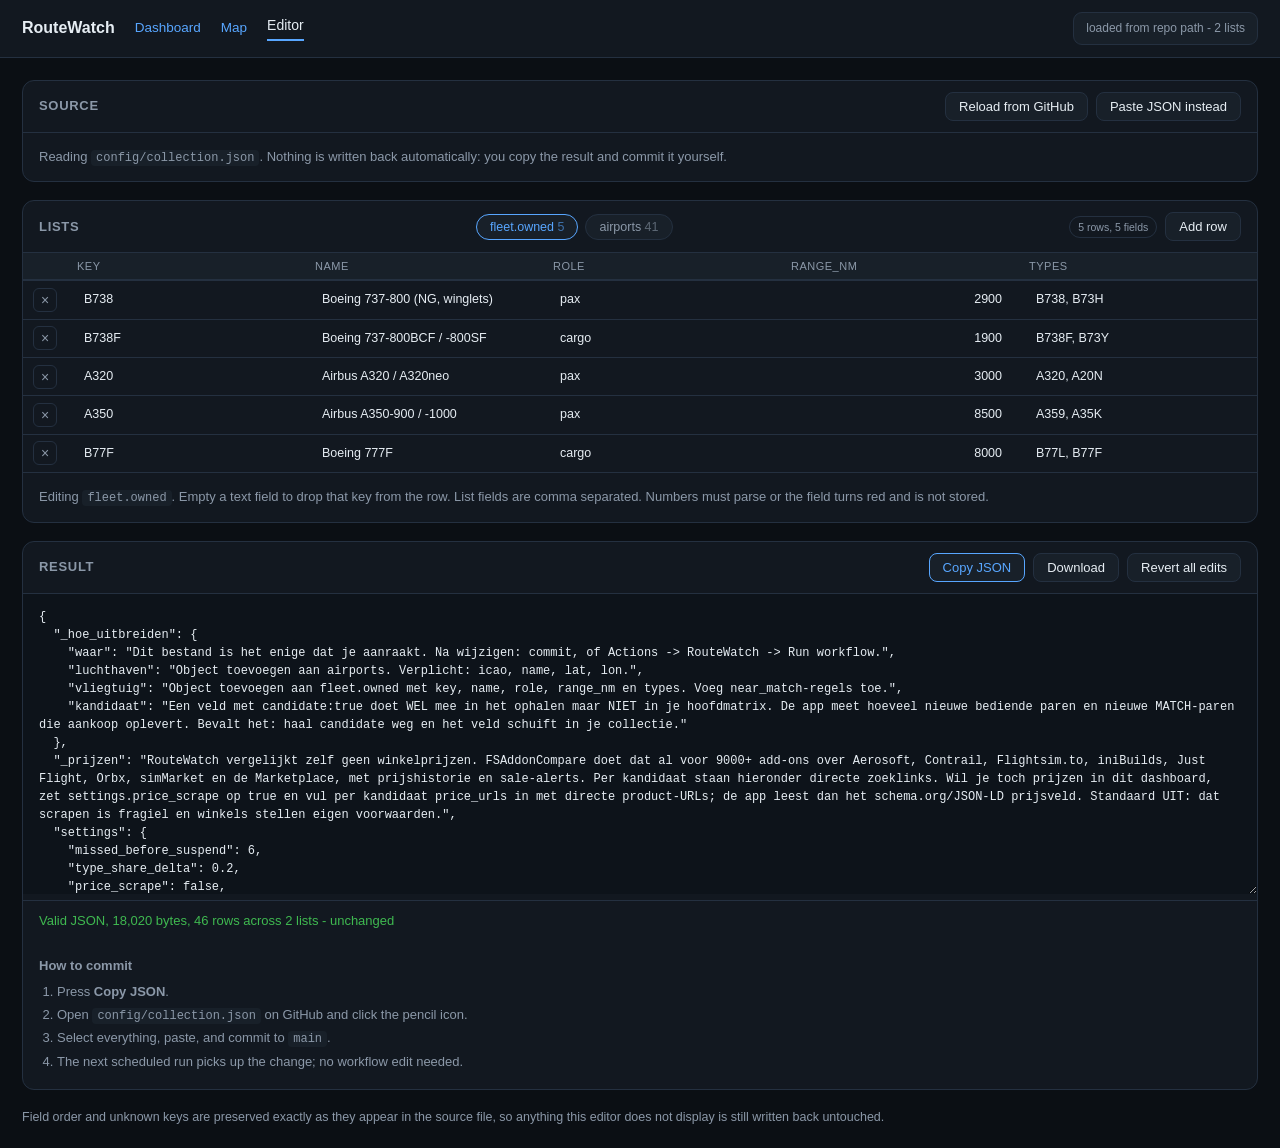
==== docs/editor.html @ c2e02925 "Editor: schema-agnostic config editor for collection.json with add/remove rows and validated JSON ou" ====
<!DOCTYPE html>
<html lang="en">
<head>
<meta charset="utf-8">
<meta name="viewport" content="width=device-width, initial-scale=1">
<title>RouteWatch - Editor</title>
<style>
  :root{--bg:#0b0f14;--p:#121820;--p2:#182029;--l:#243040;--t:#e6edf3;--d:#8b98a8;
    --u:#58a6ff;--ok:#3fb950;--warn:#d29922;--bad:#f85149;--r:12px}
  *{box-sizing:border-box}
  html,body{margin:0;padding:0}
  body{background:var(--bg);color:var(--t);
    font:14px/1.55 -apple-system,BlinkMacSystemFont,"Segoe UI",Roboto,Helvetica,Arial,sans-serif;
    -webkit-font-smoothing:antialiased}
  header{display:flex;gap:20px;align-items:center;padding:12px 22px;background:var(--p);
    border-bottom:1px solid var(--l);flex-wrap:wrap;position:sticky;top:0;z-index:10}
  header>b{font-size:16px}
  header a{color:var(--u);text-decoration:none;font-size:13.5px}
  header a:hover{text-decoration:underline}
  header .here{color:var(--t);border-bottom:2px solid var(--u);padding-bottom:2px}
  #state{margin-left:auto;background:var(--p2);border:1px solid var(--l);border-radius:9px;
    padding:6px 12px;font-size:12px;color:var(--d)}
  main{padding:22px;max-width:1500px}
  h2{font-size:13px;color:var(--d);margin:0;text-transform:uppercase;letter-spacing:.7px;font-weight:600}
  .panel{background:var(--p);border:1px solid var(--l);border-radius:var(--r);overflow:hidden;margin-bottom:18px}
  .head{display:flex;gap:12px;align-items:center;justify-content:space-between;
    padding:11px 16px;border-bottom:1px solid var(--l);flex-wrap:wrap}
  .tabs{display:flex;gap:7px;flex-wrap:wrap}
  button{font-family:inherit;cursor:pointer}
  button.tab{background:var(--p2);color:var(--d);border:1px solid var(--l);border-radius:999px;
    padding:5px 13px;font-size:12.5px}
  button.tab[aria-selected="true"]{color:var(--u);border-color:var(--u)}
  button.tab:hover{color:var(--t)}
  button.act{background:var(--p2);color:var(--t);border:1px solid var(--l);border-radius:8px;
    padding:6px 13px;font-size:13px}
  button.act:hover{border-color:#31415a}
  button.act.pri{border-color:var(--u);color:var(--u)}
  button.del{background:none;border:1px solid var(--l);color:var(--d);border-radius:6px;
    width:24px;height:24px;line-height:1;font-size:14px}
  button.del:hover{border-color:var(--bad);color:var(--bad)}
  .wrap{overflow:auto;max-height:60vh}
  table{width:100%;border-collapse:separate;border-spacing:0;font-size:13px}
  th,td{text-align:left;padding:5px 10px;border-bottom:1px solid var(--l);white-space:nowrap}
  th{color:var(--d);font-weight:500;font-size:11px;text-transform:uppercase;letter-spacing:.5px;
    background:var(--p2);position:sticky;top:0;z-index:2;box-shadow:inset 0 -1px 0 var(--l)}
  tbody tr:hover td{background:#151c25}
  td input[type=text]{background:transparent;border:1px solid transparent;color:var(--t);
    padding:3px 6px;border-radius:6px;font:inherit;font-size:12.5px;width:100%;min-width:80px}
  td input[type=text]:hover{border-color:var(--l)}
  td input[type=text]:focus{outline:none;border-color:var(--u);background:var(--p2)}
  td.icao input{font-family:ui-monospace,SFMono-Regular,Menlo,monospace;color:var(--u)}
  td.num input{text-align:right}
  .bad input{border-color:var(--bad)!important}
  textarea{width:100%;min-height:300px;background:#0d131a;color:var(--t);border:none;
    padding:14px 16px;font-family:ui-monospace,SFMono-Regular,Menlo,monospace;font-size:12px;
    line-height:1.5;resize:vertical}
  textarea:focus{outline:none}
  .msg{padding:10px 16px;font-size:13px;border-top:1px solid var(--l)}
  .msg.ok{color:var(--ok)}
  .msg.bad{color:var(--bad)}
  .note{padding:14px 16px;color:var(--d);font-size:13px}
  .pill{font-size:10.5px;padding:2px 8px;border-radius:999px;border:1px solid var(--l);color:var(--d)}
  .mono{font-family:ui-monospace,SFMono-Regular,Menlo,monospace;font-size:12px}
  code{background:var(--p2);padding:1px 5px;border-radius:4px;font-size:12px}
  ol{margin:6px 0 0 18px;padding:0}
  ol li{margin:3px 0}
  footer{color:var(--d);font-size:12.5px;margin-top:8px}
</style>
</head>
<body>

<header><b>RouteWatch</b>
  <a href="index.html">Dashboard</a>
  <a href="map.html">Map</a>
  <span class="here">Editor</span>
  <span id="state">loading config...</span>
</header>

<main>

<div class="panel">
  <div class="head">
    <h2>Source</h2>
    <div style="display:flex;gap:8px;flex-wrap:wrap">
      <button class="act" id="reload">Reload from GitHub</button>
      <button class="act" id="pasteMode">Paste JSON instead</button>
    </div>
  </div>
  <div class="note" id="srcNote">
    Reading <code>config/collection.json</code>. Nothing is written back automatically:
    you copy the result and commit it yourself.
  </div>
  <div id="pasteBox" hidden>
    <textarea id="pasteIn" placeholder="Paste the full contents of config/collection.json here, then press Load"></textarea>
    <div class="msg"><button class="act pri" id="pasteLoad">Load pasted JSON</button></div>
  </div>
</div>

<div class="panel" id="editPanel" hidden>
  <div class="head">
    <h2>Lists</h2>
    <div class="tabs" id="tabs"></div>
    <div style="display:flex;gap:8px;align-items:center;flex-wrap:wrap">
      <span class="pill" id="rowCount"></span>
      <button class="act" id="addRow">Add row</button>
    </div>
  </div>
  <div class="wrap">
    <table><thead id="thead"></thead><tbody id="tbody"></tbody></table>
  </div>
  <div class="note" id="tabNote"></div>
</div>

<div class="panel" id="outPanel" hidden>
  <div class="head">
    <h2>Result</h2>
    <div style="display:flex;gap:8px;flex-wrap:wrap">
      <button class="act pri" id="copy">Copy JSON</button>
      <button class="act" id="download">Download</button>
      <button class="act" id="revert">Revert all edits</button>
    </div>
  </div>
  <textarea id="out" spellcheck="false" readonly></textarea>
  <div class="msg" id="outMsg"></div>
  <div class="note">
    <b>How to commit</b>
    <ol>
      <li>Press <b>Copy JSON</b>.</li>
      <li>Open <code>config/collection.json</code> on GitHub and click the pencil icon.</li>
      <li>Select everything, paste, and commit to <code>main</code>.</li>
      <li>The next scheduled run picks up the change; no workflow edit needed.</li>
    </ol>
  </div>
</div>

<footer>
  Field order and unknown keys are preserved exactly as they appear in the source file,
  so anything this editor does not display is still written back untouched.
</footer>

</main>

<script>
const RAW="https://raw.githubusercontent.com/2-ctrl22/routewatch/main/config/collection.json";
const $=id=>document.getElementById(id);
let ORIG=null, DATA=null, SECTIONS=[], cur=0;

const isObj=v=>v&&typeof v==="object"&&!Array.isArray(v);
const isRowArray=v=>Array.isArray(v)&&v.length>0&&v.every(isObj);

/* Walk the parsed config and collect every array-of-objects, at any depth.
   That way the editor adapts to whatever keys collection.json actually uses. */
function findSections(node,path,out){
  if(isRowArray(node)){out.push({path:path.slice(),label:path.join(".")||"root",ref:node});return;}
  if(Array.isArray(node))return;
  if(isObj(node)) for(const k of Object.keys(node)) findSections(node[k],path.concat(k),out);
}
const keysOf=rows=>{const s=[];for(const r of rows)for(const k of Object.keys(r))if(!s.includes(k))s.push(k);return s;};

function kindOf(rows,key){
  let n=0,b=0,a=0,seen=0;
  for(const r of rows){
    const v=r[key]; if(v===undefined||v===null) continue;
    seen++;
    if(typeof v==="number")n++;
    else if(typeof v==="boolean")b++;
    else if(Array.isArray(v))a++;
  }
  if(!seen)return"text";
  if(b===seen)return"bool";
  if(n===seen)return"num";
  if(a===seen)return"list";
  return"text";
}

function render(){
  const sec=SECTIONS[cur];
  const rows=sec.ref, keys=keysOf(rows);
  $("tabs").innerHTML=SECTIONS.map((s,i)=>
    '<button class="tab" role="tab" aria-selected="'+(i===cur)+'" data-i="'+i+'">'+
    s.label+' <span style="opacity:.6">'+s.ref.length+'</span></button>').join("");
  $("tabs").querySelectorAll("button").forEach(b=>b.onclick=()=>{cur=+b.dataset.i;render();});

  $("thead").innerHTML='<tr><th style="width:34px"></th>'+
    keys.map(k=>'<th>'+k+'</th>').join("")+'</tr>';

  $("tbody").innerHTML=rows.map((row,ri)=>'<tr>'+
    '<td><button class="del" data-r="'+ri+'" title="Remove this row">&times;</button></td>'+
    keys.map(k=>{
      const kind=kindOf(rows,k), v=row[k];
      const cls=kind==="num"?"num":(k.toLowerCase()==="icao"?"icao":"");
      if(kind==="bool")
        return '<td><input type="checkbox" data-r="'+ri+'" data-k="'+k+'" data-t="bool"'+
               (v?" checked":"")+'></td>';
      const show = Array.isArray(v) ? v.join(", ") : (v===undefined||v===null?"":String(v));
      return '<td class="'+cls+'"><input type="text" data-r="'+ri+'" data-k="'+k+'" data-t="'+kind+'" '+
             'value="'+show.replace(/"/g,"&quot;")+'"></td>';
    }).join("")+'</tr>').join("");

  $("tbody").querySelectorAll("button.del").forEach(b=>b.onclick=()=>{
    rows.splice(+b.dataset.r,1); render(); emit();
  });
  $("tbody").querySelectorAll("input").forEach(inp=>{
    const ev = inp.type==="checkbox" ? "change" : "input";
    inp.addEventListener(ev,()=>{
      const row=rows[+inp.dataset.r], k=inp.dataset.k, t=inp.dataset.t;
      inp.parentElement.classList.remove("bad");
      if(t==="bool"){row[k]=inp.checked;}
      else if(t==="num"){
        const s=inp.value.trim();
        if(s===""){delete row[k];}
        else{const n=Number(s); if(Number.isNaN(n)){inp.parentElement.classList.add("bad");return;} row[k]=n;}
      }
      else if(t==="list"){
        const parts=inp.value.split(",").map(x=>x.trim()).filter(Boolean);
        row[k]=parts;
      }
      else{
        const s=inp.value;
        if(s===""){delete row[k];} else {row[k]=s;}
      }
      emit();
    });
  });

  $("rowCount").textContent=rows.length+" rows, "+keys.length+" fields";
  $("tabNote").innerHTML="Editing <code>"+sec.label+"</code>. "+
    "Empty a text field to drop that key from the row. "+
    "List fields are comma separated. Numbers must parse or the field turns red and is not stored.";
  emit();
}

function addRow(){
  const rows=SECTIONS[cur].ref, keys=keysOf(rows), tpl={};
  for(const k of keys){
    const kind=kindOf(rows,k);
    tpl[k]= kind==="bool"?false : kind==="num"?0 : kind==="list"?[] : "";
  }
  rows.push(tpl); render();
  const tb=$("tbody"); const last=tb.rows[tb.rows.length-1];
  if(last){const f=last.querySelector("input"); if(f)f.focus();}
}

function emit(){
  let txt;
  try{ txt=JSON.stringify(DATA,null,2)+"\n"; }
  catch(e){ $("outMsg").className="msg bad"; $("outMsg").textContent="Cannot serialize: "+e.message; return; }
  $("out").value=txt;
  try{ JSON.parse(txt); }
  catch(e){ $("outMsg").className="msg bad"; $("outMsg").textContent="Invalid JSON: "+e.message; return; }
  const total=SECTIONS.reduce((n,s)=>n+s.ref.length,0);
  const changed=txt!==JSON.stringify(ORIG,null,2)+"\n";
  $("outMsg").className="msg ok";
  $("outMsg").textContent="Valid JSON, "+txt.length.toLocaleString("en")+" bytes, "+total+
    " rows across "+SECTIONS.length+" lists"+(changed?" - edited, ready to commit":" - unchanged");
}

function load(obj,how){
  ORIG=JSON.parse(JSON.stringify(obj));
  DATA=obj;
  SECTIONS=[]; findSections(DATA,[],SECTIONS);
  if(!SECTIONS.length){
    $("state").textContent="no editable lists found";
    $("srcNote").innerHTML="Loaded, but found no array of objects to edit. "+
      "The raw JSON is still shown below so you can edit it by hand.";
    $("outPanel").hidden=false; emit(); return;
  }
  cur=0;
  $("editPanel").hidden=false; $("outPanel").hidden=false;
  $("state").textContent=how+" - "+SECTIONS.length+" lists";
  render();
}

function fetchConfig(){
  $("state").textContent="loading config...";
  fetch("../config/collection.json?"+Date.now())
    .then(r=>r.ok?r.json():Promise.reject())
    .then(d=>load(d,"loaded from repo path"))
    .catch(()=>fetch(RAW+"?"+Date.now())
      .then(r=>r.ok?r.json():Promise.reject())
      .then(d=>load(d,"loaded from raw.githubusercontent"))
      .catch(()=>{
        $("state").textContent="could not load";
        $("srcNote").innerHTML="Could not read <code>config/collection.json</code>. "+
          "On GitHub Pages only the <code>docs</code> folder is served, so the relative path fails "+
          "and the raw fallback was blocked too. Use <b>Paste JSON instead</b>.";
        $("pasteBox").hidden=false;
      }));
}

$("reload").onclick=fetchConfig;
$("pasteMode").onclick=()=>{$("pasteBox").hidden=!$("pasteBox").hidden;};
$("pasteLoad").onclick=()=>{
  try{ load(JSON.parse($("pasteIn").value),"loaded from paste"); $("pasteBox").hidden=true; }
  catch(e){ alert("That is not valid JSON: "+e.message); }
};
$("addRow").onclick=addRow;
$("copy").onclick=()=>{
  navigator.clipboard.writeText($("out").value)
    .then(()=>{const b=$("copy");b.textContent="Copied";setTimeout(()=>b.textContent="Copy JSON",1200);})
    .catch(()=>{$("out").removeAttribute("readonly");$("out").select();});
};
$("download").onclick=()=>{
  const a=document.createElement("a");
  a.href=URL.createObjectURL(new Blob([$("out").value],{type:"application/json"}));
  a.download="collection.json"; a.click(); URL.revokeObjectURL(a.href);
};
$("revert").onclick=()=>{ if(ORIG) load(JSON.parse(JSON.stringify(ORIG)),"reverted"); };

fetchConfig();
</script>
</body>
</html>
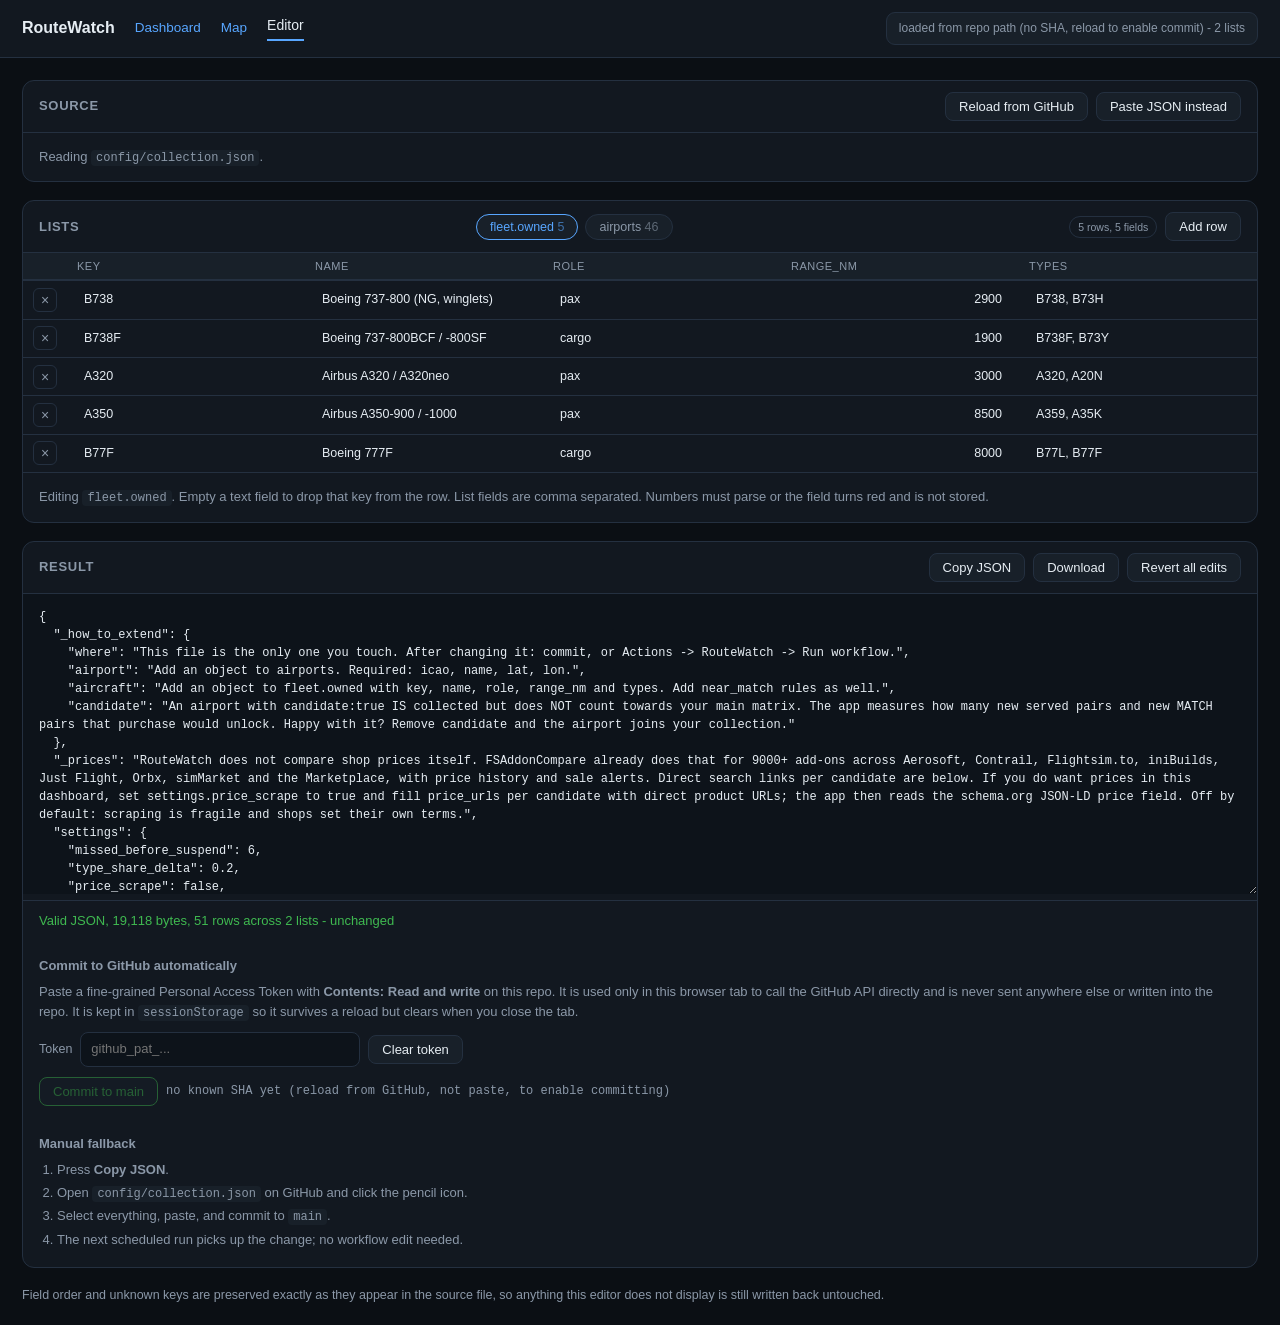
==== commit 958626c3: "editor.html: add automatic commit to GitHub via Contents API Adds a Personal Access Token field and " ====
--- a/docs/editor.html
+++ b/docs/editor.html
@@ -35,6 +35,8 @@
     padding:6px 13px;font-size:13px}
   button.act:hover{border-color:#31415a}
   button.act.pri{border-color:var(--u);color:var(--u)}
+  button.act.ok2{border-color:var(--ok);color:var(--ok)}
+  button.act:disabled{opacity:.45;cursor:not-allowed}
   button.del{background:none;border:1px solid var(--l);color:var(--d);border-radius:6px;
     width:24px;height:24px;line-height:1;font-size:14px}
   button.del:hover{border-color:var(--bad);color:var(--bad)}
@@ -58,6 +60,7 @@
   .msg{padding:10px 16px;font-size:13px;border-top:1px solid var(--l)}
   .msg.ok{color:var(--ok)}
   .msg.bad{color:var(--bad)}
+  .msg.warn{color:var(--warn)}
   .note{padding:14px 16px;color:var(--d);font-size:13px}
   .pill{font-size:10.5px;padding:2px 8px;border-radius:999px;border:1px solid var(--l);color:var(--d)}
   .mono{font-family:ui-monospace,SFMono-Regular,Menlo,monospace;font-size:12px}
@@ -65,6 +68,11 @@
   ol{margin:6px 0 0 18px;padding:0}
   ol li{margin:3px 0}
   footer{color:var(--d);font-size:12.5px;margin-top:8px}
+  input[type=password]{background:#0d131a;border:1px solid var(--l);color:var(--t);
+    border-radius:8px;padding:6px 10px;font:inherit;font-size:13px;min-width:280px}
+  input[type=password]:focus{outline:none;border-color:var(--u)}
+  label.tokLbl{font-size:12.5px;color:var(--d);display:flex;align-items:center;gap:8px;flex-wrap:wrap}
+  .row{display:flex;gap:8px;align-items:center;flex-wrap:wrap}
 </style>
 </head>
 <body>
@@ -87,8 +95,7 @@
     </div>
   </div>
   <div class="note" id="srcNote">
-    Reading <code>config/collection.json</code>. Nothing is written back automatically:
-    you copy the result and commit it yourself.
+    Reading <code>config/collection.json</code>.
   </div>
   <div id="pasteBox" hidden>
     <textarea id="pasteIn" placeholder="Paste the full contents of config/collection.json here, then press Load"></textarea>
@@ -115,15 +122,37 @@
   <div class="head">
     <h2>Result</h2>
     <div style="display:flex;gap:8px;flex-wrap:wrap">
-      <button class="act pri" id="copy">Copy JSON</button>
+      <button class="act" id="copy">Copy JSON</button>
       <button class="act" id="download">Download</button>
       <button class="act" id="revert">Revert all edits</button>
     </div>
   </div>
   <textarea id="out" spellcheck="false" readonly></textarea>
   <div class="msg" id="outMsg"></div>
+
   <div class="note">
-    <b>How to commit</b>
+    <b>Commit to GitHub automatically</b>
+    <p style="margin:6px 0 10px">
+      Paste a fine-grained Personal Access Token with <b>Contents: Read and write</b> on this repo.
+      It is used only in this browser tab to call the GitHub API directly and is never sent anywhere else
+      or written into the repo. It is kept in <code>sessionStorage</code> so it survives a reload but clears
+      when you close the tab.
+    </p>
+    <div class="row">
+      <label class="tokLbl">
+        Token
+        <input type="password" id="token" placeholder="github_pat_..." autocomplete="off">
+      </label>
+      <button class="act" id="tokClear">Clear token</button>
+    </div>
+    <div class="row" style="margin-top:10px">
+      <button class="act ok2 pri" id="commitBtn" disabled>Commit to main</button>
+      <span id="commitMsg" class="mono" style="color:var(--d)"></span>
+    </div>
+  </div>
+
+  <div class="note">
+    <b>Manual fallback</b>
     <ol>
       <li>Press <b>Copy JSON</b>.</li>
       <li>Open <code>config/collection.json</code> on GitHub and click the pencil icon.</li>
@@ -141,9 +170,11 @@
 </main>
 
 <script>
-const RAW="https://raw.githubusercontent.com/2-ctrl22/routewatch/main/config/collection.json";
+const OWNER="2-ctrl22", REPO="routewatch", BRANCH="main", CFG_PATH="config/collection.json";
+const API_URL=`https://api.github.com/repos/${OWNER}/${REPO}/contents/${CFG_PATH}`;
+const RAW=`https://raw.githubusercontent.com/${OWNER}/${REPO}/${BRANCH}/${CFG_PATH}`;
 const $=id=>document.getElementById(id);
-let ORIG=null, DATA=null, SECTIONS=[], cur=0;
+let ORIG=null, DATA=null, SECTIONS=[], cur=0, CURRENT_SHA=null;
 
 const isObj=v=>v&&typeof v==="object"&&!Array.isArray(v);
 const isRowArray=v=>Array.isArray(v)&&v.length>0&&v.every(isObj);
@@ -241,18 +272,29 @@
   if(last){const f=last.querySelector("input"); if(f)f.focus();}
 }
 
+function updateCommitState(){
+  const tok=$("token").value.trim();
+  const valid = $("outMsg").className==="msg ok";
+  $("commitBtn").disabled = !(tok && valid && CURRENT_SHA);
+  if(!CURRENT_SHA) $("commitMsg").textContent="no known SHA yet (reload from GitHub, not paste, to enable committing)";
+  else if(!tok) $("commitMsg").textContent="paste a token to enable committing";
+  else if(!valid) $("commitMsg").textContent="fix invalid JSON first";
+  else $("commitMsg").textContent="";
+}
+
 function emit(){
   let txt;
   try{ txt=JSON.stringify(DATA,null,2)+"\n"; }
-  catch(e){ $("outMsg").className="msg bad"; $("outMsg").textContent="Cannot serialize: "+e.message; return; }
+  catch(e){ $("outMsg").className="msg bad"; $("outMsg").textContent="Cannot serialize: "+e.message; updateCommitState(); return; }
   $("out").value=txt;
   try{ JSON.parse(txt); }
-  catch(e){ $("outMsg").className="msg bad"; $("outMsg").textContent="Invalid JSON: "+e.message; return; }
+  catch(e){ $("outMsg").className="msg bad"; $("outMsg").textContent="Invalid JSON: "+e.message; updateCommitState(); return; }
   const total=SECTIONS.reduce((n,s)=>n+s.ref.length,0);
   const changed=txt!==JSON.stringify(ORIG,null,2)+"\n";
   $("outMsg").className="msg ok";
   $("outMsg").textContent="Valid JSON, "+txt.length.toLocaleString("en")+" bytes, "+total+
     " rows across "+SECTIONS.length+" lists"+(changed?" - edited, ready to commit":" - unchanged");
+  updateCommitState();
 }
 
 function load(obj,how){
@@ -273,25 +315,76 @@
 
 function fetchConfig(){
   $("state").textContent="loading config...";
-  fetch("../config/collection.json?"+Date.now())
+  CURRENT_SHA=null;
+  // Use the GitHub Contents API first: it is the only source that also gives us
+  // the blob SHA needed to commit back. Falls back to the relative path (Pages)
+  // and then raw.githubusercontent, in which case committing stays disabled
+  // until a reload via the API succeeds.
+  fetch(API_URL+"?ref="+BRANCH+"&_="+Date.now(),{headers:{Accept:"application/vnd.github+json"}})
     .then(r=>r.ok?r.json():Promise.reject())
-    .then(d=>load(d,"loaded from repo path"))
-    .catch(()=>fetch(RAW+"?"+Date.now())
+    .then(j=>{
+      CURRENT_SHA=j.sha;
+      const decoded=decodeURIComponent(escape(atob(j.content.replace(/\n/g,""))));
+      load(JSON.parse(decoded),"loaded from GitHub API");
+    })
+    .catch(()=>fetch("../config/collection.json?"+Date.now())
       .then(r=>r.ok?r.json():Promise.reject())
-      .then(d=>load(d,"loaded from raw.githubusercontent"))
-      .catch(()=>{
-        $("state").textContent="could not load";
-        $("srcNote").innerHTML="Could not read <code>config/collection.json</code>. "+
-          "On GitHub Pages only the <code>docs</code> folder is served, so the relative path fails "+
-          "and the raw fallback was blocked too. Use <b>Paste JSON instead</b>.";
-        $("pasteBox").hidden=false;
-      }));
+      .then(d=>load(d,"loaded from repo path (no SHA, reload to enable commit)"))
+      .catch(()=>fetch(RAW+"?"+Date.now())
+        .then(r=>r.ok?r.json():Promise.reject())
+        .then(d=>load(d,"loaded from raw.githubusercontent (no SHA, reload to enable commit)"))
+        .catch(()=>{
+          $("state").textContent="could not load";
+          $("srcNote").innerHTML="Could not read <code>config/collection.json</code> from any source. "+
+            "Use <b>Paste JSON instead</b>.";
+          $("pasteBox").hidden=false;
+        })));
+}
+
+async function commitToGitHub(){
+  const token=$("token").value.trim();
+  if(!token||!CURRENT_SHA) return;
+  $("commitBtn").disabled=true;
+  $("commitMsg").textContent="committing...";
+  try{
+    const content=$("out").value;
+    const b64=btoa(unescape(encodeURIComponent(content)));
+    const res=await fetch(API_URL,{
+      method:"PUT",
+      headers:{
+        "Accept":"application/vnd.github+json",
+        "Authorization":"Bearer "+token,
+        "Content-Type":"application/json"
+      },
+      body:JSON.stringify({
+        message:"editor.html: update config/collection.json",
+        content:b64,
+        sha:CURRENT_SHA,
+        branch:BRANCH
+      })
+    });
+    const j=await res.json();
+    if(!res.ok){
+      $("commitMsg").innerHTML='<span style="color:var(--bad)">Commit failed ('+res.status+'): '+
+        (j.message||"unknown error")+'</span>';
+      updateCommitState();
+      return;
+    }
+    CURRENT_SHA=j.content.sha;
+    ORIG=JSON.parse(JSON.stringify(DATA));
+    $("commitMsg").innerHTML='<span style="color:var(--ok)">Committed to '+BRANCH+
+      ' - the next scheduled run picks this up automatically.</span>';
+    emit();
+  }catch(e){
+    $("commitMsg").innerHTML='<span style="color:var(--bad)">Commit failed: '+e.message+'</span>';
+    updateCommitState();
+  }
 }
 
 $("reload").onclick=fetchConfig;
 $("pasteMode").onclick=()=>{$("pasteBox").hidden=!$("pasteBox").hidden;};
 $("pasteLoad").onclick=()=>{
-  try{ load(JSON.parse($("pasteIn").value),"loaded from paste"); $("pasteBox").hidden=true; }
+  try{ load(JSON.parse($("pasteIn").value),"loaded from paste (no SHA, reload to enable commit)"); $("pasteBox").hidden=true; }
   catch(e){ alert("That is not valid JSON: "+e.message); }
 };
 $("addRow").onclick=addRow;
@@ -307,6 +400,18 @@
 };
 $("revert").onclick=()=>{ if(ORIG) load(JSON.parse(JSON.stringify(ORIG)),"reverted"); };
 
+$("token").addEventListener("input",()=>{
+  sessionStorage.setItem("rw_editor_token",$("token").value.trim());
+  updateCommitState();
+});
+$("tokClear").onclick=()=>{
+  $("token").value=""; sessionStorage.removeItem("rw_editor_token"); updateCommitState();
+};
+$("commitBtn").onclick=commitToGitHub;
+
+const savedTok=sessionStorage.getItem("rw_editor_token");
+if(savedTok) $("token").value=savedTok;
+
 fetchConfig();
 </script>
 </body>
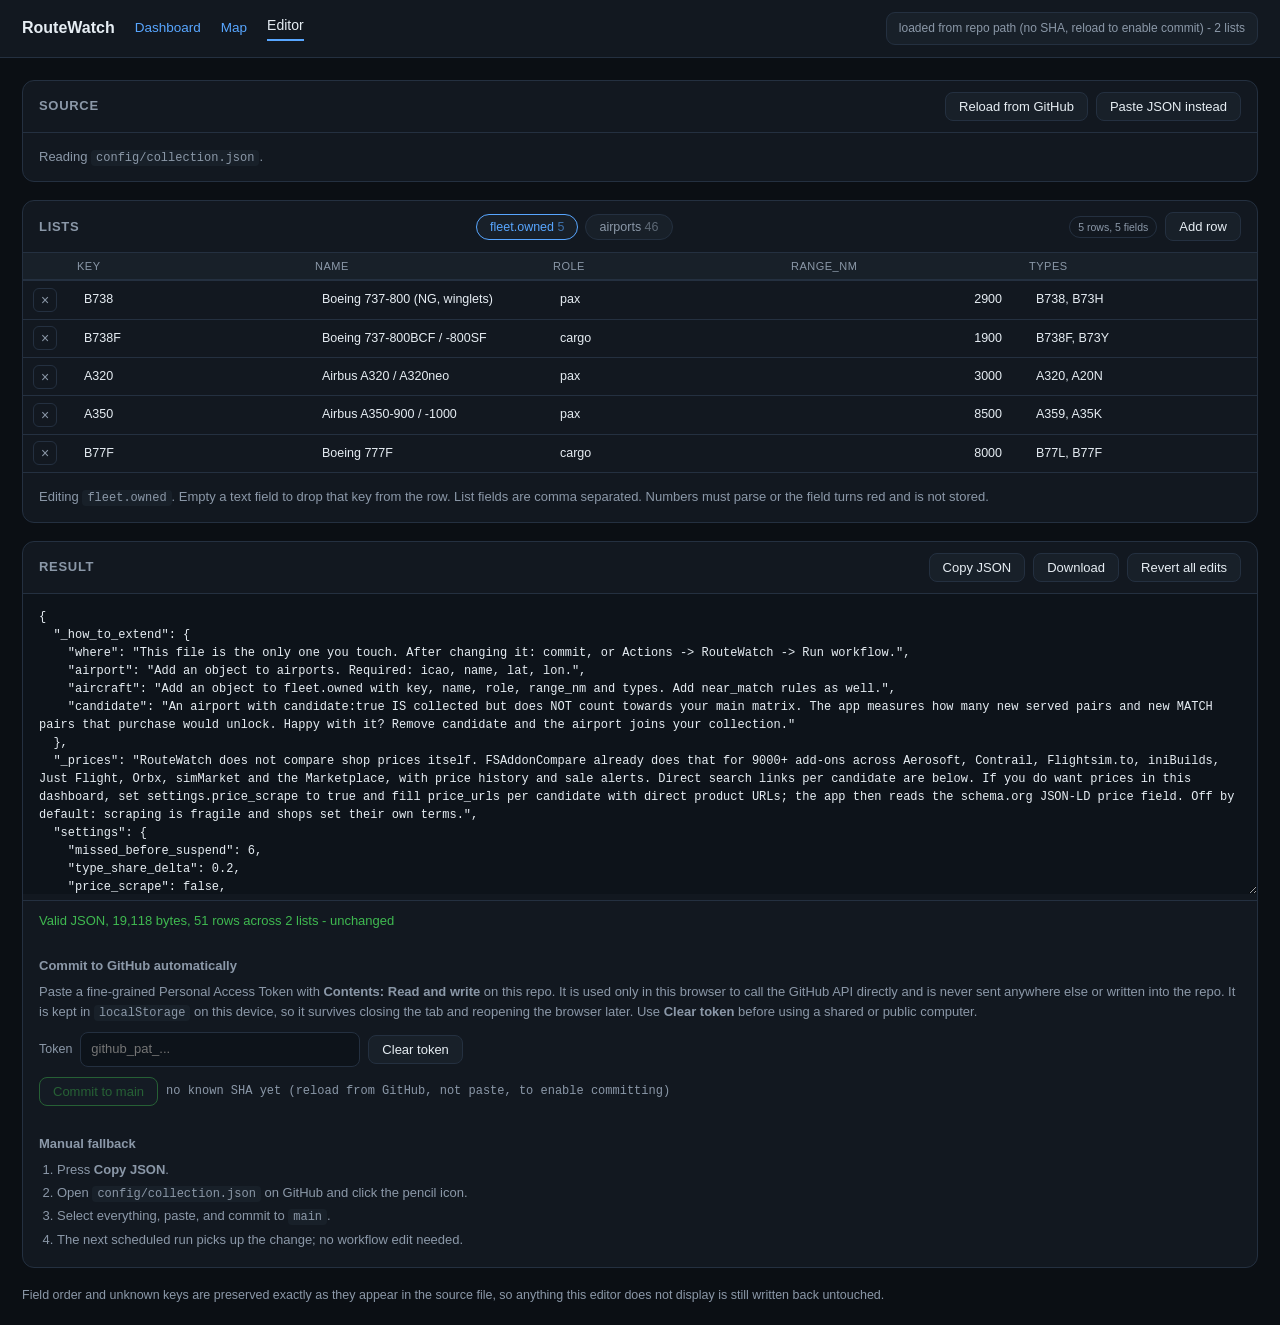
==== commit 4658add9: "editor.html: persist token in localStorage instead of sessionStorage Switches the commit token stora" ====
--- a/docs/editor.html
+++ b/docs/editor.html
@@ -134,9 +134,10 @@
     <b>Commit to GitHub automatically</b>
     <p style="margin:6px 0 10px">
       Paste a fine-grained Personal Access Token with <b>Contents: Read and write</b> on this repo.
-      It is used only in this browser tab to call the GitHub API directly and is never sent anywhere else
-      or written into the repo. It is kept in <code>sessionStorage</code> so it survives a reload but clears
-      when you close the tab.
+      It is used only in this browser to call the GitHub API directly and is never sent anywhere else
+      or written into the repo. It is kept in <code>localStorage</code> on this device, so it survives
+      closing the tab and reopening the browser later. Use <b>Clear token</b> before using a shared
+      or public computer.
     </p>
     <div class="row">
       <label class="tokLbl">
@@ -401,15 +402,15 @@
 $("revert").onclick=()=>{ if(ORIG) load(JSON.parse(JSON.stringify(ORIG)),"reverted"); };
 
 $("token").addEventListener("input",()=>{
-  sessionStorage.setItem("rw_editor_token",$("token").value.trim());
+  localStorage.setItem("rw_editor_token",$("token").value.trim());
   updateCommitState();
 });
 $("tokClear").onclick=()=>{
-  $("token").value=""; sessionStorage.removeItem("rw_editor_token"); updateCommitState();
+  $("token").value=""; localStorage.removeItem("rw_editor_token"); updateCommitState();
 };
 $("commitBtn").onclick=commitToGitHub;
 
-const savedTok=sessionStorage.getItem("rw_editor_token");
+const savedTok=localStorage.getItem("rw_editor_token");
 if(savedTok) $("token").value=savedTok;
 
 fetchConfig();
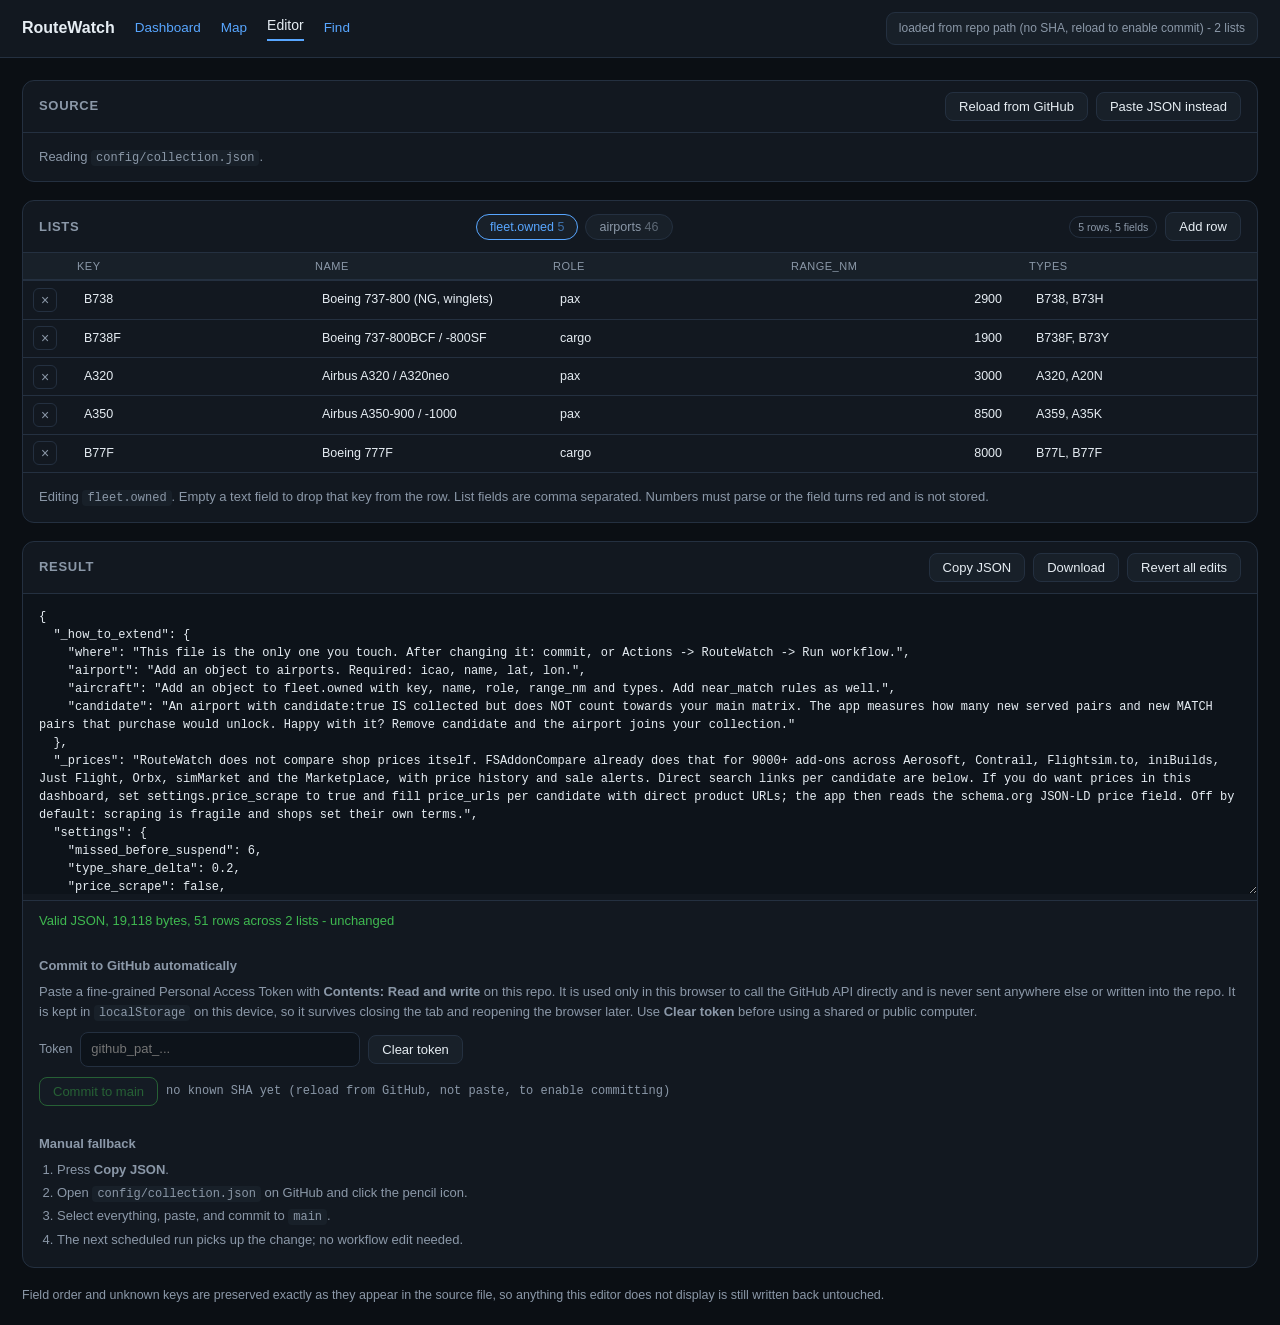
==== commit 379b119c: "Update editor.html" ====
--- a/docs/editor.html
+++ b/docs/editor.html
@@ -80,7 +80,7 @@
 <header><b>RouteWatch</b>
   <a href="index.html">Dashboard</a>
   <a href="map.html">Map</a>
-  <span class="here">Editor</span>
+  <span class="here">Editor</span><a href="find.html">Find</a>
   <span id="state">loading config...</span>
 </header>
 
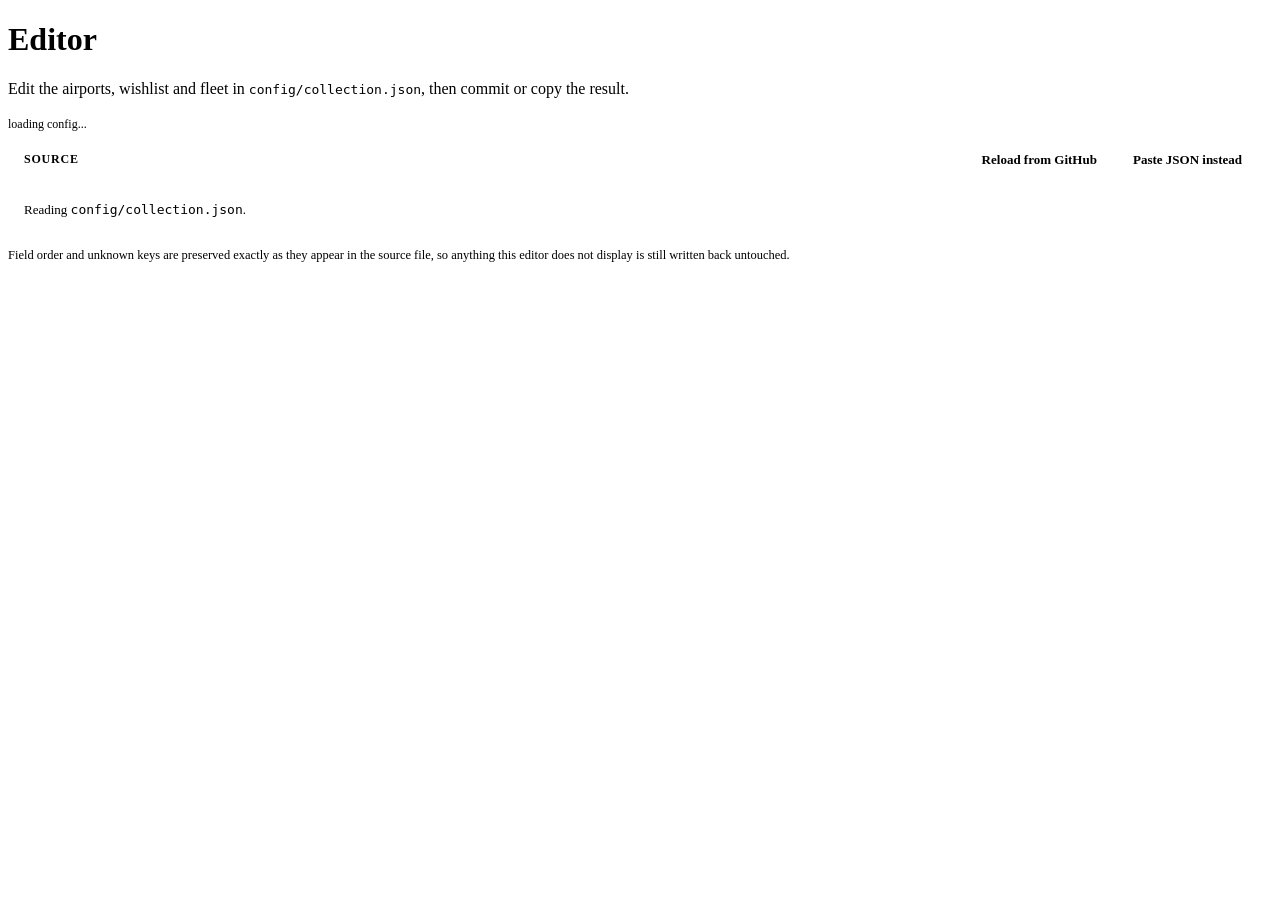
==== commit db17ed0c: "Add files via upload" ====
--- a/docs/editor.html
+++ b/docs/editor.html
@@ -2,89 +2,87 @@
 <html lang="en">
 <head>
 <meta charset="utf-8">
-<meta name="viewport" content="width=device-width, initial-scale=1">
-<title>RouteWatch - Editor</title>
+<meta name="viewport" content="width=device-width,initial-scale=1,viewport-fit=cover">
+<title>RouteWatch &middot; Editor</title>
+<meta name="theme-color" content="#0a0f16">
+<meta name="apple-mobile-web-app-capable" content="yes">
+<meta name="mobile-web-app-capable" content="yes">
+<meta name="apple-mobile-web-app-status-bar-style" content="black-translucent">
+<meta name="apple-mobile-web-app-title" content="RouteWatch">
+<link rel="manifest" href="manifest.webmanifest">
+<link rel="icon" href="assets/icon.svg" type="image/svg+xml">
+<link rel="apple-touch-icon" href="assets/apple-touch-icon.png">
+<link rel="stylesheet" href="assets/rw.css?v=3">
 <style>
-  :root{--bg:#0b0f14;--p:#121820;--p2:#182029;--l:#243040;--t:#e6edf3;--d:#8b98a8;
-    --u:#58a6ff;--ok:#3fb950;--warn:#d29922;--bad:#f85149;--r:12px}
-  *{box-sizing:border-box}
-  html,body{margin:0;padding:0}
-  body{background:var(--bg);color:var(--t);
-    font:14px/1.55 -apple-system,BlinkMacSystemFont,"Segoe UI",Roboto,Helvetica,Arial,sans-serif;
-    -webkit-font-smoothing:antialiased}
-  header{display:flex;gap:20px;align-items:center;padding:12px 22px;background:var(--p);
-    border-bottom:1px solid var(--l);flex-wrap:wrap;position:sticky;top:0;z-index:10}
-  header>b{font-size:16px}
-  header a{color:var(--u);text-decoration:none;font-size:13.5px}
-  header a:hover{text-decoration:underline}
-  header .here{color:var(--t);border-bottom:2px solid var(--u);padding-bottom:2px}
-  #state{margin-left:auto;background:var(--p2);border:1px solid var(--l);border-radius:9px;
-    padding:6px 12px;font-size:12px;color:var(--d)}
-  main{padding:22px;max-width:1500px}
-  h2{font-size:13px;color:var(--d);margin:0;text-transform:uppercase;letter-spacing:.7px;font-weight:600}
-  .panel{background:var(--p);border:1px solid var(--l);border-radius:var(--r);overflow:hidden;margin-bottom:18px}
-  .head{display:flex;gap:12px;align-items:center;justify-content:space-between;
-    padding:11px 16px;border-bottom:1px solid var(--l);flex-wrap:wrap}
+  .panel{margin-bottom:16px}
+  .head{display:flex;gap:12px;align-items:center;justify-content:space-between;padding:12px 16px;
+    border-bottom:1px solid var(--line-soft);flex-wrap:wrap}
+  .head h2{margin:0;font-size:12px;color:var(--dim);text-transform:uppercase;letter-spacing:.8px;font-weight:650}
   .tabs{display:flex;gap:7px;flex-wrap:wrap}
   button{font-family:inherit;cursor:pointer}
-  button.tab{background:var(--p2);color:var(--d);border:1px solid var(--l);border-radius:999px;
-    padding:5px 13px;font-size:12.5px}
-  button.tab[aria-selected="true"]{color:var(--u);border-color:var(--u)}
-  button.tab:hover{color:var(--t)}
-  button.act{background:var(--p2);color:var(--t);border:1px solid var(--l);border-radius:8px;
-    padding:6px 13px;font-size:13px}
-  button.act:hover{border-color:#31415a}
-  button.act.pri{border-color:var(--u);color:var(--u)}
-  button.act.ok2{border-color:var(--ok);color:var(--ok)}
+  button.tab{background:var(--s1);color:var(--dim);border:1px solid var(--line);border-radius:999px;padding:7px 13px;font-size:12.5px}
+  button.tab[aria-selected="true"]{color:var(--text);background:var(--accent-soft);border-color:rgba(92,171,255,.55)}
+  button.tab:hover{color:var(--text)}
+  button.act{background:var(--s2);color:var(--text);border:1px solid var(--line);border-radius:10px;padding:8px 14px;
+    font-size:13px;font-weight:550}
+  button.act:hover{border-color:#33455c;background:var(--s3)}
+  button.act.pri{border-color:rgba(92,171,255,.6);color:var(--accent)}
+  button.act.ok2{border-color:rgba(63,207,107,.6);color:var(--ok)}
+  button.act.ok2.pri{background:var(--ok);border-color:var(--ok);color:#04130a;font-weight:650}
   button.act:disabled{opacity:.45;cursor:not-allowed}
-  button.del{background:none;border:1px solid var(--l);color:var(--d);border-radius:6px;
-    width:24px;height:24px;line-height:1;font-size:14px}
+  button.del{background:none;border:1px solid var(--line);color:var(--dim);border-radius:8px;width:30px;height:30px;
+    line-height:1;font-size:16px}
   button.del:hover{border-color:var(--bad);color:var(--bad)}
-  .wrap{overflow:auto;max-height:60vh}
-  table{width:100%;border-collapse:separate;border-spacing:0;font-size:13px}
-  th,td{text-align:left;padding:5px 10px;border-bottom:1px solid var(--l);white-space:nowrap}
-  th{color:var(--d);font-weight:500;font-size:11px;text-transform:uppercase;letter-spacing:.5px;
-    background:var(--p2);position:sticky;top:0;z-index:2;box-shadow:inset 0 -1px 0 var(--l)}
-  tbody tr:hover td{background:#151c25}
-  td input[type=text]{background:transparent;border:1px solid transparent;color:var(--t);
-    padding:3px 6px;border-radius:6px;font:inherit;font-size:12.5px;width:100%;min-width:80px}
-  td input[type=text]:hover{border-color:var(--l)}
-  td input[type=text]:focus{outline:none;border-color:var(--u);background:var(--p2)}
-  td.icao input{font-family:ui-monospace,SFMono-Regular,Menlo,monospace;color:var(--u)}
+  .wrap{overflow:auto;max-height:62vh;-webkit-overflow-scrolling:touch}
+  .wrap table{width:100%;border-collapse:separate;border-spacing:0;font-size:13px}
+  .wrap th,.wrap td{text-align:left;padding:5px 8px;border-bottom:1px solid var(--line-soft);white-space:nowrap}
+  .wrap th{color:var(--dim);font-weight:600;font-size:11px;text-transform:uppercase;letter-spacing:.5px;background:var(--s2);
+    position:sticky;top:0;z-index:2;box-shadow:inset 0 -1px 0 var(--line)}
+  .wrap td:first-child,.wrap th:first-child{position:sticky;left:0;background:var(--s1);z-index:1}
+  .wrap th:first-child{z-index:3;background:var(--s2)}
+  .wrap tbody tr:hover td{background:rgba(92,171,255,.035)}
+  td input[type=text]{background:transparent;border:1px solid transparent;color:var(--text);padding:5px 8px;
+    border-radius:8px;font:inherit;font-size:13px;width:100%;min-width:90px;box-shadow:none}
+  td input[type=text]:hover{border-color:var(--line)}
+  td input[type=text]:focus{outline:none;border-color:var(--accent);background:var(--bg-2);box-shadow:none}
+  td.icao input{font-family:var(--mono);color:var(--accent);min-width:70px}
   td.num input{text-align:right}
+  td input[type=checkbox]{accent-color:var(--accent);width:18px;height:18px}
   .bad input{border-color:var(--bad)!important}
-  textarea{width:100%;min-height:300px;background:#0d131a;color:var(--t);border:none;
-    padding:14px 16px;font-family:ui-monospace,SFMono-Regular,Menlo,monospace;font-size:12px;
-    line-height:1.5;resize:vertical}
-  textarea:focus{outline:none}
-  .msg{padding:10px 16px;font-size:13px;border-top:1px solid var(--l)}
-  .msg.ok{color:var(--ok)}
-  .msg.bad{color:var(--bad)}
-  .msg.warn{color:var(--warn)}
-  .note{padding:14px 16px;color:var(--d);font-size:13px}
-  .pill{font-size:10.5px;padding:2px 8px;border-radius:999px;border:1px solid var(--l);color:var(--d)}
-  .mono{font-family:ui-monospace,SFMono-Regular,Menlo,monospace;font-size:12px}
-  code{background:var(--p2);padding:1px 5px;border-radius:4px;font-size:12px}
+  textarea{width:100%;min-height:300px;background:var(--bg-2);color:var(--text);border:none;border-radius:0;
+    padding:14px 16px;font-family:var(--mono);font-size:12px;line-height:1.5;resize:vertical;box-shadow:none}
+  textarea:focus{outline:none;box-shadow:none}
+  .msg{padding:10px 16px;font-size:13px;border-top:1px solid var(--line-soft)}
+  .msg.ok{color:var(--ok)}.msg.bad{color:var(--bad)}.msg.warn{color:var(--warn)}
+  .note{padding:14px 16px;color:var(--dim);font-size:13px;margin:0;max-width:none}
+  .note b{color:var(--text)}
+  .pill{font-size:11px;padding:3px 9px;border-radius:999px;border:1px solid var(--line);color:var(--dim)}
   ol{margin:6px 0 0 18px;padding:0}
   ol li{margin:3px 0}
-  footer{color:var(--d);font-size:12.5px;margin-top:8px}
-  input[type=password]{background:#0d131a;border:1px solid var(--l);color:var(--t);
-    border-radius:8px;padding:6px 10px;font:inherit;font-size:13px;min-width:280px}
-  input[type=password]:focus{outline:none;border-color:var(--u)}
-  label.tokLbl{font-size:12.5px;color:var(--d);display:flex;align-items:center;gap:8px;flex-wrap:wrap}
+  footer{color:var(--faint);font-size:12.5px;margin-top:8px}
+  input[type=password]{max-width:360px}
+  label.tokLbl{font-size:12.5px;color:var(--dim);display:flex;align-items:center;gap:10px;flex-wrap:wrap;flex:1;min-width:0}
   .row{display:flex;gap:8px;align-items:center;flex-wrap:wrap}
+  #state{font-size:12px;white-space:normal;max-width:100%}
+  @media (max-width:760px){
+    .head{padding:12px 14px}
+    .tabs{flex-wrap:nowrap;overflow-x:auto;width:100%;scrollbar-width:none}
+    .tabs::-webkit-scrollbar{display:none}
+    button.tab{white-space:nowrap}
+    .wrap{max-height:none;max-height:70vh}
+    td input[type=text]{font-size:16px}
+    input[type=password]{max-width:none}
+    label.tokLbl{width:100%}
+    .head>div{width:100%}
+    .head>div button.act{flex:1}
+  }
 </style>
 </head>
-<body>
-
-<header><b>RouteWatch</b>
-  <a href="index.html">Dashboard</a>
-  <a href="map.html">Map</a>
-  <span class="here">Editor</span><a href="find.html">Find</a>
-  <span id="state">loading config...</span>
-</header>
-
-<main>
+<body data-page="editor">
+<script src="assets/rw-shell.js?v=3"></script>
+<main class="rw-main">
+<div class="page-title"><div><h1>Editor</h1><p>Edit the airports, wishlist and fleet in <code>config/collection.json</code>, then commit or copy the result.</p></div>
+  <span class="tag" id="state">loading config...</span></div>
 
 <div class="panel">
   <div class="head">
@@ -130,7 +128,7 @@
   <textarea id="out" spellcheck="false" readonly></textarea>
   <div class="msg" id="outMsg"></div>
 
-  <div class="note">
+  <div class="note" style="border-top:1px solid var(--line-soft)">
     <b>Commit to GitHub automatically</b>
     <p style="margin:6px 0 10px">
       Paste a fine-grained Personal Access Token with <b>Contents: Read and write</b> on this repo.
@@ -148,11 +146,11 @@
     </div>
     <div class="row" style="margin-top:10px">
       <button class="act ok2 pri" id="commitBtn" disabled>Commit to main</button>
-      <span id="commitMsg" class="mono" style="color:var(--d)"></span>
+      <span id="commitMsg" class="mono" style="color:var(--dim)"></span>
     </div>
   </div>
 
-  <div class="note">
+  <div class="note" style="border-top:1px solid var(--line-soft)">
     <b>Manual fallback</b>
     <ol>
       <li>Press <b>Copy JSON</b>.</li>
@@ -171,6 +169,7 @@
 </main>
 
 <script>
+RW.setMeta('<span>config/collection.json</span>');
 const OWNER="2-ctrl22", REPO="routewatch", BRANCH="main", CFG_PATH="config/collection.json";
 const API_URL=`https://api.github.com/repos/${OWNER}/${REPO}/contents/${CFG_PATH}`;
 const RAW=`https://raw.githubusercontent.com/${OWNER}/${REPO}/${BRANCH}/${CFG_PATH}`;
